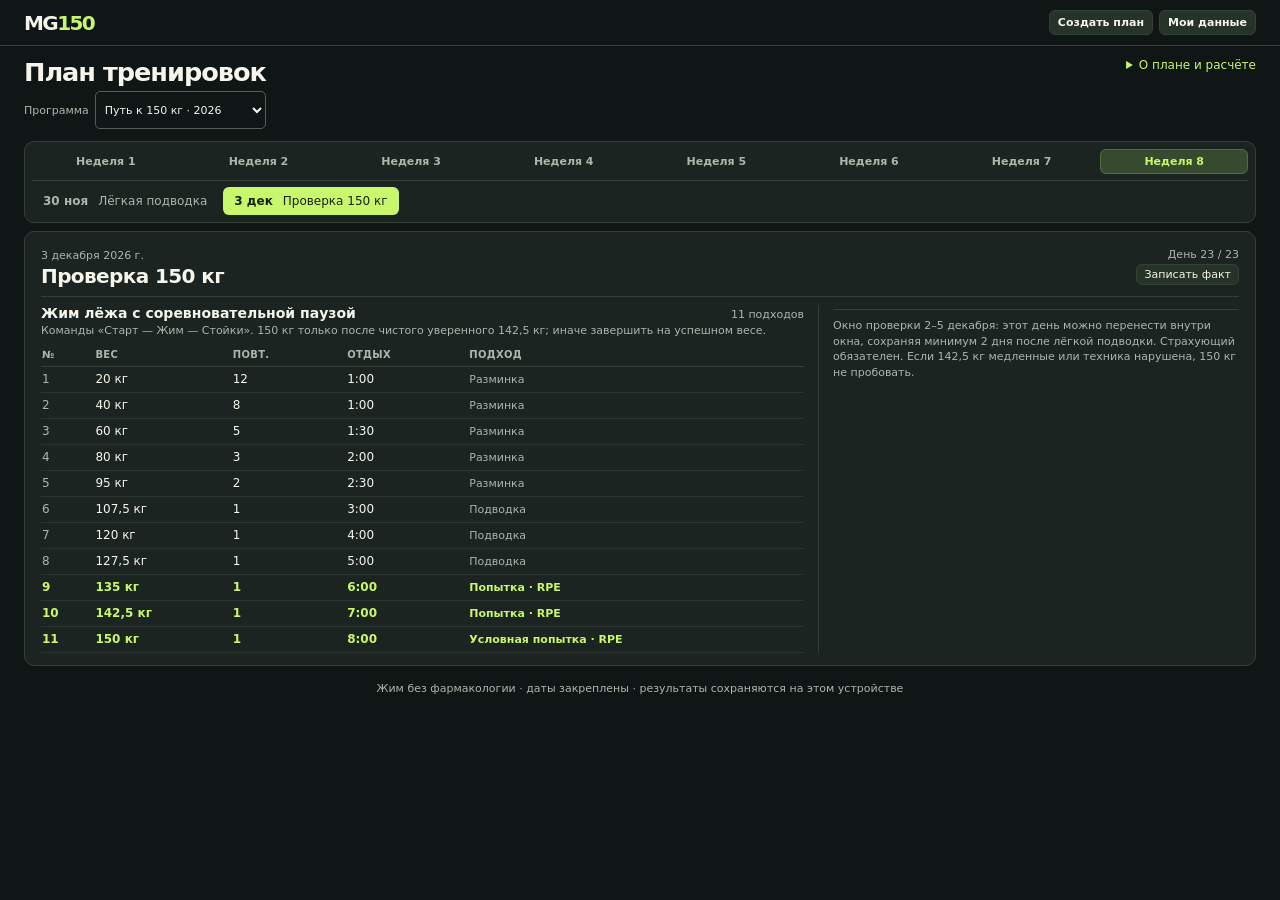
==== index.html @ b9c41aa8 "Исправить расчёт нагрузки, подводку и сохранение персональных планов" ====
<!doctype html>
<html lang="ru">
<head>
  <meta charset="utf-8">
  <meta name="viewport" content="width=device-width, initial-scale=1">
  <meta name="theme-color" content="#101615">
  <meta name="description" content="Своя программа жима лёжа: расчёт нагрузки, фиксированный календарь, журнал подходов и резервные копии. Без фармакологии.">
  <title>Путь к 150 кг · План жима</title>
  <link rel="stylesheet" href="style.css?v=20261012b">
  <script src="generator.js?v=20261012b" defer></script>
  <script src="engine-v2.js?v=20261012b" defer></script>
  <script src="planner.js?v=20261012b" defer></script>
  <script src="app.js?v=20261012b" defer></script>
</head>
<body>
  <header class="topbar"><div class="brand">MG<span>150</span></div><div class="topbar-right"><button id="new-plan" type="button">Создать план</button><button id="data-button" type="button">Мои данные</button></div></header>
  <main>
    <section class="planner" aria-labelledby="planner-title">
      <div class="planner-heading"><div><h1 id="planner-title">План тренировок</h1><label class="plan-picker">Программа <select id="plan-select" aria-label="Выбрать программу"><option value="original">Путь к 150 кг · 2026</option></select></label></div><details class="info"><summary>О плане и расчёте</summary><div class="info-content"><p id="plan-summary"></p><ol id="rules"></ol><p><a href="method.html" target="_blank" rel="noopener">Методика, возрастные группы и источники ↗</a></p></div></details></div>
      <p id="storage-status" class="status" role="status"></p>
      <nav class="calendar" aria-label="Календарь тренировок"><div id="weeks" class="weeks" aria-label="Недели плана"></div><div id="sessions" class="sessions" aria-label="Дни выбранной недели"></div></nav>
      <article id="detail" class="detail" aria-live="polite"></article>
    </section>
  </main>
  <footer>Жим без фармакологии · даты закреплены · результаты сохраняются на этом устройстве</footer>
  <dialog id="generator-dialog" aria-labelledby="generator-title">
    <div class="dialog-heading"><h2 id="generator-title">Своя программа жима</h2><button type="button" data-close>Закрыть</button></div>
    <p class="muted">Для взрослых 18–85 лет, на 4–24 недели. Без фармакологии и бустеров. Цель не гарантируется: нагрузка опирается на текущие возможности.</p>
    <form id="generator-form">
      <fieldset><legend>Спортсмен и срок</legend><div class="form-grid">
        <label>Название<input name="name" maxlength="60" value="Мой план" required></label>
        <label>Возраст, лет<input name="age" type="number" min="18" max="85" required></label>
        <label>Вес тела, кг<input name="bodyweight" type="number" min="35" max="250" step="0.1" required></label>
        <label>Желаемый жим, кг<input name="goal" type="number" min="10" max="400" step="0.5" required></label>
        <label>Дата начала<input name="start" type="date" required></label>
        <label>Дата результата / соревнований<input name="target" type="date" required></label>
        <label>Стаж регулярного жима<select name="experience"><option value="novice">Менее 1 года / после долгого перерыва</option><option value="trained">1–3 года</option><option value="advanced">Более 3 лет</option></select></label>
        <label>Восстановление сейчас<select name="recovery"><option value="normal">Обычное, нагрузку переношу хорошо</option><option value="limited">Недосып, стресс или высокая утомляемость</option></select></label>
      </div></fieldset>
      <fieldset><legend>От какого результата считать</legend>
        <label>Исходные данные<select name="resultType"><option value="max">Знаю текущий максимум на 1 повтор</option><option value="set">Есть недавний рабочий подход</option><option value="unknown">Пока нет результата — начать с подбора</option></select></label>
        <div id="result-fields" class="form-grid">
          <label>Вес штанги, кг<input name="resultWeight" type="number" min="5" max="400" step="0.5" required></label>
          <label>Выполнено повторов<input name="reps" type="number" min="1" max="10" value="1" required></label>
          <label>Техника<select name="technique"><option value="paused">С паузой 1–2 секунды</option><option value="touch">Без паузы / не уверен</option></select></label>
          <label>Дата результата<input name="resultDate" type="date" required></label>
        </div><p class="muted">Не нужно проверять максимум ради анкеты. Подойдёт чистый рабочий подход; результат без паузы получит дополнительный запас нагрузки.</p>
      </fieldset>
      <fieldset><legend>Расписание и оборудование</legend>
        <p class="muted">2–3 жима в неделю, минимум день отдыха между ними. При плохом восстановлении — 2.</p>
        <div class="weekday-options">
          <label><input type="checkbox" name="weekday" value="1" checked>Пн</label><label><input type="checkbox" name="weekday" value="2">Вт</label><label><input type="checkbox" name="weekday" value="3">Ср</label><label><input type="checkbox" name="weekday" value="4" checked>Чт</label><label><input type="checkbox" name="weekday" value="5">Пт</label><label><input type="checkbox" name="weekday" value="6">Сб</label><label><input type="checkbox" name="weekday" value="0">Вс</label>
        </div><div class="form-grid">
          <label>Вес грифа, кг<input name="bar" type="number" min="5" max="25" step="0.5" value="20" required></label>
          <label>Минимальный шаг всей штанги<select name="step"><option value="2.5">2,5 кг</option><option value="1">1 кг</option><option value="1.25">1,25 кг</option><option value="5">5 кг</option></select></label>
          <label>Для вспомогательных упражнений<select name="equipment"><option value="gym">Блоки и гантели</option><option value="dumbbells">Только гантели</option><option value="none">Только штанга — без дополнений</option></select></label>
          <label>Боль при жиме / ограничения врача<select name="pain"><option value="no">Нет</option><option value="yes">Есть</option></select></label>
        </div>
      </fieldset>
      <p id="generator-error" class="error" role="alert"></p><button type="submit" class="primary">Рассчитать и посмотреть</button>
    </form>
    <section id="preview" hidden aria-live="polite"><h3>Предварительный расчёт</h3><p id="preview-summary"></p><ul id="preview-warnings"></ul><p id="preview-first"></p><p class="muted">Сохранится отдельная программа с этими датами. Предыдущие планы и их результаты останутся в списке.</p><button id="save-plan" type="button" class="primary">Сохранить программу</button></section>
  </dialog>
  <dialog id="data-dialog" aria-labelledby="data-title"><div class="dialog-heading"><h2 id="data-title">Мои данные</h2><button type="button" data-close>Закрыть</button></div><p>Планы и результаты хранятся в этом браузере. Через неделю откроется тот же календарь. Пропущенные тренировки не переносятся автоматически.</p><p>Очистка данных браузера или режим инкогнито могут удалить записи. Скачайте резервную копию; её можно открыть на другом устройстве. Автоматической синхронизации с MGym и другими устройствами пока нет.</p><div class="actions"><button id="export-data" type="button">Скачать резервную копию</button><label class="file-label">Загрузить копию<input id="import-data" type="file" accept="application/json,.json"></label></div><p id="data-message" role="status"></p><div id="import-preview" hidden><p id="import-summary"></p><button id="confirm-import" type="button" class="primary">Добавить планы из копии</button></div></dialog>
  <dialog id="log-dialog" aria-labelledby="log-title"><div class="dialog-heading"><h2 id="log-title">Результат тренировки</h2><button type="button" data-close>Закрыть</button></div><form id="log-form"><p class="muted">Заполняйте только сделанные подходы. Пустое поле — нет записи. Килограммы указаны как общий вес; для гантели — вес одной гантели.</p><div id="log-sets"></div><div class="form-grid"><label>Статус<select name="status"><option value="planned">Ещё не завершена</option><option value="done">Выполнена</option><option value="skipped">Пропущена</option></select></label><label>Как прошла тренировка<select name="feedback"><option value="ok">Нормально</option><option value="hard">Тяжелее ожидаемого / недовосстановился</option><option value="pain">Была боль</option></select></label></div><p id="log-advice" class="muted"></p><p id="log-error" class="error" role="alert"></p><button class="primary" type="submit">Сохранить результат</button></form></dialog>
  <dialog id="review-dialog" aria-labelledby="review-title"><div class="dialog-heading"><h2 id="review-title">Проверка нагрузки</h2><button type="button" data-close>Закрыть</button></div><p id="review-message"></p><p class="muted">Меняются только будущие незаписанные тренировки. Расписание, прошедшие дни и фактические подходы сохраняются. Повторно одна тренировка не учитывается.</p><button id="apply-review" type="button" class="primary" hidden>Применить поправку к будущим весам</button></dialog>
</body>
</html>
---- style.css ----
:root{color-scheme:dark;--bg:#101615;--panel:#1b2421;--line:#344139;--text:#f5f5eb;--muted:#aab7aa;--lime:#c9f76b;font-family:system-ui,-apple-system,'Segoe UI',Arial,sans-serif}
*{box-sizing:border-box}html{scroll-behavior:smooth}body{margin:0;background:var(--bg);color:var(--text)}button{font:inherit}h1,h2,h3,h4,p{margin:0}
.topbar{height:46px;padding:0 clamp(12px,2vw,24px);border-bottom:1px solid var(--line);display:flex;align-items:center;justify-content:space-between;gap:16px}.brand{font-size:20px;font-weight:850;letter-spacing:-.08em;white-space:nowrap}.brand span{color:var(--lime)}.topbar-right{display:flex;gap:16px;color:var(--muted);font-size:10px;letter-spacing:.12em;font-weight:750}
main{max-width:1500px;margin:auto;padding:12px clamp(12px,2vw,24px)}.planner-heading{display:flex;align-items:start;justify-content:space-between;gap:20px;margin-bottom:12px}.planner-heading h1{font-size:clamp(20px,2vw,27px);letter-spacing:-.04em;line-height:1.15}.planner-heading p{color:var(--muted);font-size:12px;margin-top:3px}
.info{font-size:12px;max-width:560px}.info summary{cursor:pointer;color:var(--lime);text-align:right;white-space:nowrap}.info[open]{position:absolute;z-index:5;right:clamp(12px,2vw,24px);top:83px;width:min(560px,calc(100vw - 24px));padding:12px 16px;background:#263329;border:1px solid var(--line);border-radius:10px;box-shadow:0 14px 36px #0008}.info-content{line-height:1.45;color:var(--text)}.info-content p{font-size:12px;color:var(--text);margin:10px 0}.info-content ol{padding-left:20px;margin:8px 0}.info-content li{margin:5px 0}
.calendar{background:var(--panel);border:1px solid var(--line);border-radius:10px;padding:7px;margin-bottom:8px}.weeks,.sessions{display:flex;gap:5px}.weeks{overflow-x:auto;padding-bottom:6px;border-bottom:1px solid var(--line);scrollbar-width:thin}.week,.session{border:1px solid transparent;background:transparent;color:var(--muted);border-radius:6px;cursor:pointer;white-space:nowrap}.week{flex:1;min-width:75px;padding:5px 8px;font-size:11px;font-weight:700}.week:hover,.session:hover{background:#29372b;color:var(--text)}.week.active{background:#354a2f;color:var(--lime);border-color:#536d42}.sessions{padding-top:6px}.session{display:flex;align-items:center;gap:10px;padding:6px 10px;font-size:12px}.session.active{background:var(--lime);color:#182117;font-weight:800}.session-date{font-weight:800}.session-title{font-weight:500}
.detail{background:var(--panel);border:1px solid var(--line);border-radius:10px;padding:12px 16px}.detail-top{display:flex;align-items:center;justify-content:space-between;gap:10px;border-bottom:1px solid var(--line);padding-bottom:8px;margin-bottom:8px}.detail-date,.day-count{color:var(--muted);font-size:11px}.detail-top h2{font-size:20px;line-height:1.15;margin-top:2px;letter-spacing:-.03em}.detail-content{display:grid;grid-template-columns:minmax(0,1.45fr) minmax(260px,.8fr);gap:14px}
.main-exercise{min-width:0}.exercise-title,.accessory-title{display:flex;align-items:baseline;justify-content:space-between;gap:8px}.exercise-title h3,.accessories>h3{font-size:14px}.set-count{color:var(--muted);font-size:11px;white-space:nowrap}.exercise-hint{color:var(--muted);font-size:11px;line-height:1.25;margin:3px 0 5px}.set-table{width:100%;border-collapse:collapse;table-layout:fixed;font-variant-numeric:tabular-nums}.set-table th{text-align:left;color:var(--muted);font-size:10px;text-transform:uppercase;letter-spacing:.03em;border-bottom:1px solid var(--line);height:23px}.set-table td{border-bottom:1px solid #2a362f;height:26px;font-size:12px;white-space:nowrap;overflow:hidden;text-overflow:ellipsis}.set-table th:nth-child(1){width:7%}.set-table th:nth-child(2){width:18%}.set-table th:nth-child(3){width:15%}.set-table th:nth-child(4){width:16%}.set-table th:nth-child(5){width:44%}.set-table td:first-child{color:var(--muted)}.set-table .kind{color:var(--muted);font-size:11px}.set-table tr.heavy td{color:var(--lime);font-weight:700}
.accessories{border-left:1px solid var(--line);padding-left:14px;min-width:0}.accessories>h3{margin-bottom:7px}.accessory{border-top:1px solid var(--line);padding:8px 0}.accessory-title h4{font-size:12px;line-height:1.2}.accessory-prescription{color:var(--lime);font-size:12px;font-weight:800;white-space:nowrap}.accessory-meta{color:var(--muted);font-size:11px;line-height:1.35;margin-top:3px}.day-note{color:var(--muted);font-size:11px;line-height:1.4;border-top:1px solid var(--line);padding-top:8px;margin-top:4px}footer{color:var(--muted);font-size:11px;text-align:center;padding:4px 12px 12px}
@media(max-width:760px){.topbar-right{font-size:9px}.topbar-date{display:none}.planner-heading p{font-size:11px}.info summary{font-size:11px}.week{min-width:71px}.sessions{overflow-x:auto;scrollbar-width:thin}.session{min-width:max-content;gap:5px;padding:6px}.detail{padding:10px}.detail-content{display:block}.detail-top h2{font-size:18px}.exercise-title h3{font-size:13px}.set-table td{height:24px;font-size:11px}.set-table .kind{font-size:10px}.set-table th:nth-child(1){width:7%}.set-table th:nth-child(2){width:20%}.set-table th:nth-child(3){width:16%}.set-table th:nth-child(4){width:17%}.set-table th:nth-child(5){width:40%}.accessories{border-left:0;padding-left:0;margin-top:8px}.accessories>h3{font-size:12px}.accessory{display:grid;grid-template-columns:1fr;gap:1px;padding:5px 0}.accessory-meta{margin:0}.day-note{padding-top:5px;margin-top:2px}footer{font-size:10px}}
@media(max-width:760px){.topbar{height:38px}.planner-heading{align-items:center;margin-bottom:6px}.planner-heading p{display:none}main{padding-top:6px}.calendar{padding:4px;margin-bottom:6px}.weeks,.sessions{scrollbar-width:none}.weeks::-webkit-scrollbar,.sessions::-webkit-scrollbar{display:none}.weeks{padding-bottom:3px}.sessions{padding-top:3px}.week,.session{padding-top:4px;padding-bottom:4px}.detail-top{padding-bottom:5px;margin-bottom:5px}.detail-date,.day-count{font-size:10px}.exercise-hint{margin:2px 0 3px}.set-table td{height:22px}.set-table th{height:20px}.accessories{margin-top:5px;display:grid;grid-template-columns:1fr 1fr;gap:3px 8px}.accessories>h3{grid-column:1/-1;margin:0}.accessory{padding:4px 0}.accessory-title{display:block}.accessory-title h4{font-size:11px}.accessory-prescription{display:block;font-size:11px}.accessory-meta{font-size:10px}.day-note{grid-column:1/-1;font-size:10px}.info[open]{top:68px}footer{display:none}}
@media(max-width:760px){main{padding-bottom:0}.planner-heading{margin-bottom:4px}.detail{padding:8px}.set-table th{height:18px}.set-table td{height:21px}.accessories{display:block}.accessories>h3{margin-bottom:2px}.accessory{padding:3px 0}.accessory-title{display:flex}.accessory-prescription{display:inline}.accessory-meta{line-height:1.2}.day-note{padding-top:3px}}
@media(max-width:380px){.planner-heading h1{font-size:18px}.info summary{max-width:112px;white-space:normal}.set-table .kind{font-size:9px}}
.accessory{display:grid;grid-template-columns:48px minmax(0,1fr);align-items:center;gap:8px}.accessory-image{display:block;width:48px;height:48px;object-fit:cover;border:1px solid var(--line);border-radius:6px;background:var(--bg)}.accessory-body{min-width:0}
@media(max-width:760px){.accessories>h3{display:none}.accessory{grid-template-columns:32px minmax(0,1fr);gap:6px;padding:2px 0}.accessory-image{width:32px;height:32px;border-radius:4px}.accessory-meta{font-size:10px;line-height:1.15}}
/* Анкета и журнал открываются отдельно от компактного календаря. */
[hidden]{display:none!important}a{color:var(--lime)}button,input,select{font:inherit}button,.file-label{border:1px solid var(--line);border-radius:6px;background:#263329;color:var(--text);padding:7px 10px;cursor:pointer}button:hover{border-color:var(--lime)}button:focus-visible,input:focus-visible,select:focus-visible,summary:focus-visible,a:focus-visible{outline:2px solid var(--lime);outline-offset:2px}.topbar-right{gap:6px;letter-spacing:0}.topbar button{font-size:11px;padding:5px 8px}.primary{background:var(--lime);color:#172211;font-weight:750}.plan-picker{display:flex;align-items:center;gap:6px;color:var(--muted);font-size:11px;margin-top:4px}.plan-picker select{max-width:330px;width:100%;padding:3px 5px}.status{font-size:11px;line-height:1.3;color:var(--muted);margin:3px 0}.status:empty{display:none}.error{color:#ffb5a5;white-space:pre-line}.day-count{text-align:right}.log-button{display:block;font-size:11px;padding:3px 7px;margin:3px 0 0 auto}dialog{color:var(--text);background:var(--panel);border:1px solid #536d42;border-radius:12px;width:min(740px,calc(100% - 24px));max-height:90dvh;padding:20px;overscroll-behavior:contain}dialog::backdrop{background:#000b}.dialog-heading{display:flex;align-items:center;justify-content:space-between;gap:12px;margin-bottom:12px}.dialog-heading h2{font-size:20px}.dialog-heading button{font-size:12px}dialog p,dialog li{font-size:13px;line-height:1.5;margin:10px 0}.muted{color:var(--muted)}fieldset{border:1px solid var(--line);border-radius:8px;margin:16px 0;padding:12px}legend{font-size:14px;font-weight:700;padding:0 6px}.form-grid{display:grid;grid-template-columns:1fr 1fr;gap:12px}form label{display:flex;flex-direction:column;gap:5px;font-size:12px;color:var(--muted)}input,select{min-width:0;width:100%;background:var(--bg);color:var(--text);border:1px solid #526153;border-radius:5px;padding:9px;min-height:38px}input[readonly]{opacity:.6}.weekday-options{display:flex;flex-wrap:wrap;gap:7px;margin:12px 0}.weekday-options label{flex-direction:row;align-items:center;background:var(--bg);border-radius:6px;padding:7px}.weekday-options input{width:17px;min-height:17px;accent-color:var(--lime)}#preview{margin-top:18px;padding-top:15px;border-top:1px solid var(--line)}#preview h3{font-size:16px}#preview ul{padding-left:20px}.actions{display:flex;gap:10px;flex-wrap:wrap;margin:15px 0}.file-label{font-size:13px;display:block}.file-label input{max-width:230px;margin-top:7px;font-size:12px}.log-table{width:100%;border-collapse:collapse;table-layout:fixed;font-size:12px;margin:8px 0 18px}.log-table th{font-size:11px;color:var(--muted);text-align:left}.log-table th:first-child{width:40%}.log-table td{padding:4px 3px}.log-table input,.log-table select{padding:7px 3px;font-size:13px}.log-table td:first-child{padding-left:0}.log-table tr:nth-child(even){background:#233028}#log-sets h3{font-size:14px;margin-top:12px}.method{max-width:820px;line-height:1.65;padding-bottom:50px}.method h1{font-size:26px;margin:20px 0}.method h2{font-size:19px;margin:25px 0 8px}.method p,.method ul,.method table{margin:12px 0}.method table{width:100%;border-collapse:collapse;font-size:14px}.method td,.method th{padding:8px;border:1px solid var(--line);text-align:left}
@media(max-width:760px){.planner-heading h1{display:none}.planner-heading{gap:8px}.plan-picker{font-size:0;margin:0}.plan-picker select{max-width:210px;font-size:11px;min-height:28px}.info summary{font-size:10px}.status{font-size:10px;margin:2px 0}.log-button{font-size:10px;padding:2px 5px}.detail-top h2{font-size:16px}.dialog-heading h2{font-size:18px}dialog{padding:14px}.form-grid{gap:10px}.method{font-size:14px}.topbar{height:38px}}
@media(max-width:420px){.form-grid{grid-template-columns:1fr}.plan-picker select{max-width:196px}.log-table th:first-child{width:36%}}
.check-label{flex-direction:row;align-items:center;margin:12px 0}.check-label input{width:18px;min-height:18px;accent-color:var(--lime)}.info-content button{font-size:12px;margin:8px 0}
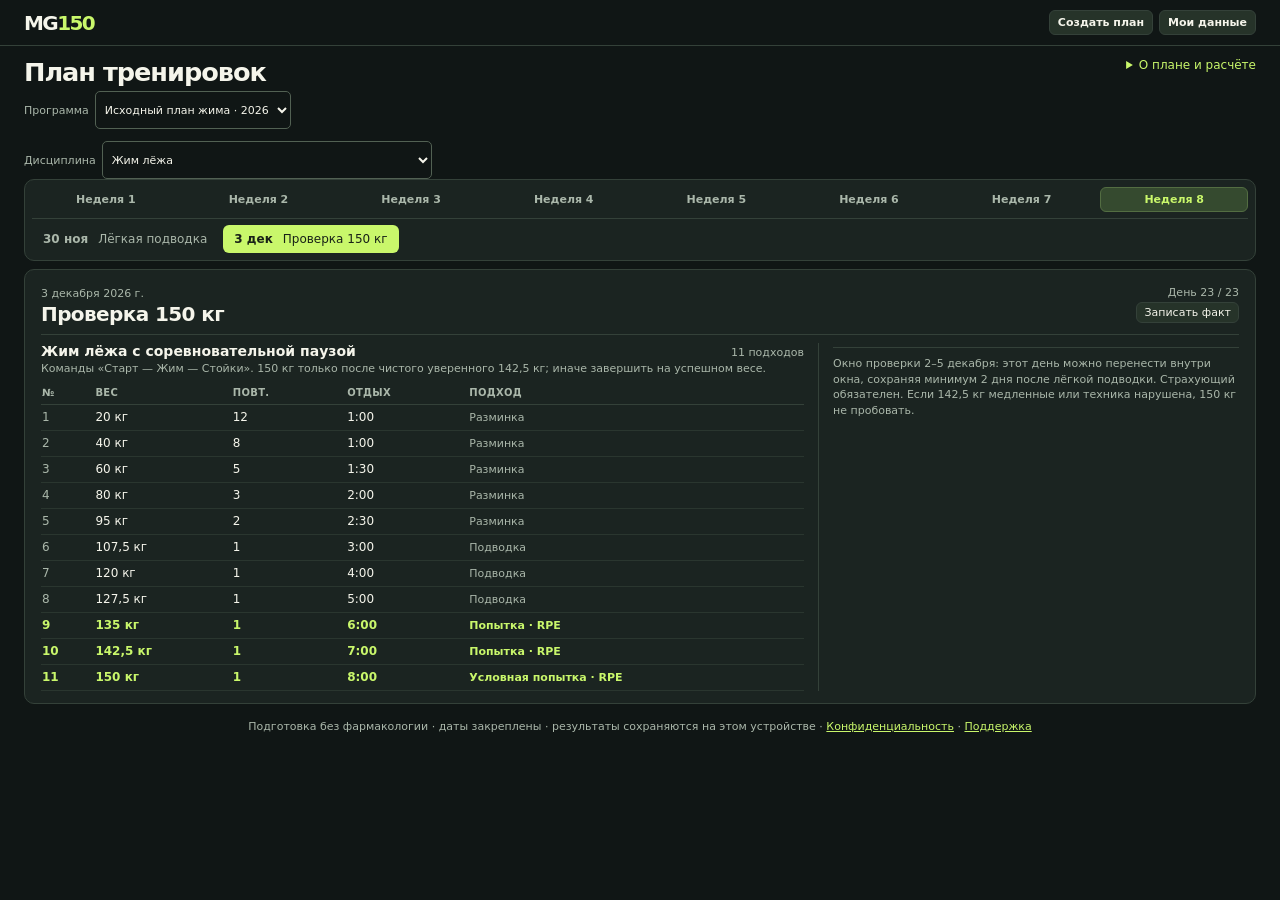
==== commit f59ed647: "Добавить планы приседа и тяги с согласованием нагрузки" ====
--- a/index.html
+++ b/index.html
@@ -4,37 +4,39 @@
   <meta charset="utf-8">
   <meta name="viewport" content="width=device-width, initial-scale=1">
   <meta name="theme-color" content="#101615">
-  <meta name="description" content="Своя программа жима лёжа: расчёт нагрузки, фиксированный календарь, журнал подходов и резервные копии. Без фармакологии.">
-  <title>Путь к 150 кг · План жима</title>
-  <link rel="stylesheet" href="style.css?v=20261012b">
-  <script src="generator.js?v=20261012b" defer></script>
-  <script src="engine-v2.js?v=20261012b" defer></script>
-  <script src="planner.js?v=20261012b" defer></script>
-  <script src="app.js?v=20261012b" defer></script>
+  <meta name="description" content="Своя программа лёжа: расчёт нагрузки, фиксированный календарь, журнал подходов и резервные копии. Без фармакологии.">
+  <title>MGym · планы жима, приседа и тяги</title>
+  <link rel="stylesheet" href="style.css?v=20261013a">
+  <script src="generator.js?v=20261013a" defer></script>
+  <script src="engine-v2.js?v=20261013a" defer></script>
+  <script src="engine-v3.js?v=20261013a" defer></script>
+  <script src="planner.js?v=20261013a" defer></script>
+  <script src="app.js?v=20261013a" defer></script>
 </head>
 <body>
   <header class="topbar"><div class="brand">MG<span>150</span></div><div class="topbar-right"><button id="new-plan" type="button">Создать план</button><button id="data-button" type="button">Мои данные</button></div></header>
   <main>
     <section class="planner" aria-labelledby="planner-title">
       <div class="planner-heading"><div><h1 id="planner-title">План тренировок</h1><label class="plan-picker">Программа <select id="plan-select" aria-label="Выбрать программу"><option value="original">Путь к 150 кг · 2026</option></select></label></div><details class="info"><summary>О плане и расчёте</summary><div class="info-content"><p id="plan-summary"></p><ol id="rules"></ol><p><a href="method.html" target="_blank" rel="noopener">Методика, возрастные группы и источники ↗</a></p></div></details></div>
-      <p id="storage-status" class="status" role="status"></p>
+      <label class="plan-picker">Дисциплина <select id="discipline-select" aria-label="Дисциплина"><option value="bench">Жим лёжа</option><option value="squat">Приседания</option><option value="deadlift">Становая тяга</option></select></label><p id="empty-plan" hidden>План ещё не создан. Нажмите «Создать план», чтобы выбрать цель и дни.</p><p id="storage-status" class="status" role="status"></p>
       <nav class="calendar" aria-label="Календарь тренировок"><div id="weeks" class="weeks" aria-label="Недели плана"></div><div id="sessions" class="sessions" aria-label="Дни выбранной недели"></div></nav>
       <article id="detail" class="detail" aria-live="polite"></article>
     </section>
   </main>
-  <footer>Жим без фармакологии · даты закреплены · результаты сохраняются на этом устройстве</footer>
+  <footer>Подготовка без фармакологии · даты закреплены · результаты сохраняются на этом устройстве · <a href="privacy.html">Конфиденциальность</a> · <a href="support.html">Поддержка</a></footer>
   <dialog id="generator-dialog" aria-labelledby="generator-title">
-    <div class="dialog-heading"><h2 id="generator-title">Своя программа жима</h2><button type="button" data-close>Закрыть</button></div>
-    <p class="muted">Для взрослых 18–85 лет, на 4–24 недели. Без фармакологии и бустеров. Цель не гарантируется: нагрузка опирается на текущие возможности.</p>
+    <div class="dialog-heading"><h2 id="generator-title">Своя программа</h2><button type="button" data-close>Закрыть</button></div>
+    <p class="muted">Адаптивная программа: 1–4 занятия в неделю, от 2 недель до 2 лет. Возраст 14–100 лет; до 18 и после 85 — только с индивидуальным сопровождением. Без фармакологии и бустеров. Цель не гарантируется.</p>
     <form id="generator-form">
       <fieldset><legend>Спортсмен и срок</legend><div class="form-grid">
-        <label>Название<input name="name" maxlength="60" value="Мой план" required></label>
-        <label>Возраст, лет<input name="age" type="number" min="18" max="85" required></label>
-        <label>Вес тела, кг<input name="bodyweight" type="number" min="35" max="250" step="0.1" required></label>
-        <label>Желаемый жим, кг<input name="goal" type="number" min="10" max="400" step="0.5" required></label>
+        <label>Дисциплина<select name="discipline"><option value="bench">Жим лёжа</option><option value="squat">Приседания</option><option value="deadlift">Становая тяга</option></select></label><label>Название<input name="name" maxlength="60" value="Мой план" required></label>
+        <label>Возраст, лет<input name="age" type="number" min="14" max="100" required></label>
+        <label>Вес тела, кг<input name="bodyweight" type="number" min="20" max="400" step="0.1" required></label>
+        <label>Индивидуальное сопровождение<select name="supervised"><option value="no">Нет / не требуется по возрасту</option><option value="yes">Есть тренер и допуск к нагрузке</option></select></label>
+        <label>Целевой результат, кг<input name="goal" type="number" min="10" max="400" step="0.5" required></label>
         <label>Дата начала<input name="start" type="date" required></label>
         <label>Дата результата / соревнований<input name="target" type="date" required></label>
-        <label>Стаж регулярного жима<select name="experience"><option value="novice">Менее 1 года / после долгого перерыва</option><option value="trained">1–3 года</option><option value="advanced">Более 3 лет</option></select></label>
+        <label>Стаж выбранного движения<select name="experience"><option value="novice">Менее 1 года / после долгого перерыва</option><option value="trained">1–3 года</option><option value="advanced">Более 3 лет</option></select></label>
         <label>Восстановление сейчас<select name="recovery"><option value="normal">Обычное, нагрузку переношу хорошо</option><option value="limited">Недосып, стресс или высокая утомляемость</option></select></label>
       </div></fieldset>
       <fieldset><legend>От какого результата считать</legend>
@@ -44,10 +46,11 @@
           <label>Выполнено повторов<input name="reps" type="number" min="1" max="10" value="1" required></label>
           <label>Техника<select name="technique"><option value="paused">С паузой 1–2 секунды</option><option value="touch">Без паузы / не уверен</option></select></label>
           <label>Дата результата<input name="resultDate" type="date" required></label>
-        </div><p class="muted">Не нужно проверять максимум ради анкеты. Подойдёт чистый рабочий подход; результат без паузы получит дополнительный запас нагрузки.</p>
+          <label>RPE этого подхода, если известно<input name="resultRpe" type="number" min="6" max="9.5" step="0.5" placeholder="Можно оставить пустым"></label>
+        </div><p class="muted">Не нужно проверять максимум ради анкеты. Подойдёт чистый рабочий подход; результат без паузы уточняется по контрольным подходам.</p>
       </fieldset>
       <fieldset><legend>Расписание и оборудование</legend>
-        <p class="muted">2–3 жима в неделю, минимум день отдыха между ними. При плохом восстановлении — 2.</p>
+        <p class="muted">Выберите 1–4 доступных дня. Соседний день после тяжёлого жима будет лёгким; при ограниченном восстановлении объём уменьшается.</p>
         <div class="weekday-options">
           <label><input type="checkbox" name="weekday" value="1" checked>Пн</label><label><input type="checkbox" name="weekday" value="2">Вт</label><label><input type="checkbox" name="weekday" value="3">Ср</label><label><input type="checkbox" name="weekday" value="4" checked>Чт</label><label><input type="checkbox" name="weekday" value="5">Пт</label><label><input type="checkbox" name="weekday" value="6">Сб</label><label><input type="checkbox" name="weekday" value="0">Вс</label>
         </div><div class="form-grid">
@@ -64,5 +67,6 @@
   <dialog id="data-dialog" aria-labelledby="data-title"><div class="dialog-heading"><h2 id="data-title">Мои данные</h2><button type="button" data-close>Закрыть</button></div><p>Планы и результаты хранятся в этом браузере. Через неделю откроется тот же календарь. Пропущенные тренировки не переносятся автоматически.</p><p>Очистка данных браузера или режим инкогнито могут удалить записи. Скачайте резервную копию; её можно открыть на другом устройстве. Автоматической синхронизации с MGym и другими устройствами пока нет.</p><div class="actions"><button id="export-data" type="button">Скачать резервную копию</button><label class="file-label">Загрузить копию<input id="import-data" type="file" accept="application/json,.json"></label></div><p id="data-message" role="status"></p><div id="import-preview" hidden><p id="import-summary"></p><button id="confirm-import" type="button" class="primary">Добавить планы из копии</button></div></dialog>
   <dialog id="log-dialog" aria-labelledby="log-title"><div class="dialog-heading"><h2 id="log-title">Результат тренировки</h2><button type="button" data-close>Закрыть</button></div><form id="log-form"><p class="muted">Заполняйте только сделанные подходы. Пустое поле — нет записи. Килограммы указаны как общий вес; для гантели — вес одной гантели.</p><div id="log-sets"></div><div class="form-grid"><label>Статус<select name="status"><option value="planned">Ещё не завершена</option><option value="done">Выполнена</option><option value="skipped">Пропущена</option></select></label><label>Как прошла тренировка<select name="feedback"><option value="ok">Нормально</option><option value="hard">Тяжелее ожидаемого / недовосстановился</option><option value="pain">Была боль</option></select></label></div><p id="log-advice" class="muted"></p><p id="log-error" class="error" role="alert"></p><button class="primary" type="submit">Сохранить результат</button></form></dialog>
   <dialog id="review-dialog" aria-labelledby="review-title"><div class="dialog-heading"><h2 id="review-title">Проверка нагрузки</h2><button type="button" data-close>Закрыть</button></div><p id="review-message"></p><p class="muted">Меняются только будущие незаписанные тренировки. Расписание, прошедшие дни и фактические подходы сохраняются. Повторно одна тренировка не учитывается.</p><button id="apply-review" type="button" class="primary" hidden>Применить поправку к будущим весам</button></dialog>
+  <dialog id="schedule-dialog" aria-labelledby="schedule-title"><div class="dialog-heading"><h2 id="schedule-title">Изменить цель и расписание</h2><button type="button" data-close>Закрыть</button></div><p>Изменятся только будущие дни без записей. История, частичные записи и сегодняшнее назначение сохранятся.</p><form id="schedule-form"><div class="form-grid"><label>Новая дата цели<input type="date" name="target" required></label><label>Цель, кг<input type="number" name="goal" min="10" max="400" step="0.5" required></label><label>Восстановление<select name="recovery"><option value="normal">Обычное</option><option value="limited">Ограниченное</option></select></label></div><div class="weekday-options" id="schedule-weekdays"></div><button type="submit">Посмотреть изменения</button></form><p id="schedule-message" role="status"></p><button id="apply-schedule" class="primary" type="button" hidden>Сохранить новое расписание</button></dialog>
 </body>
 </html>
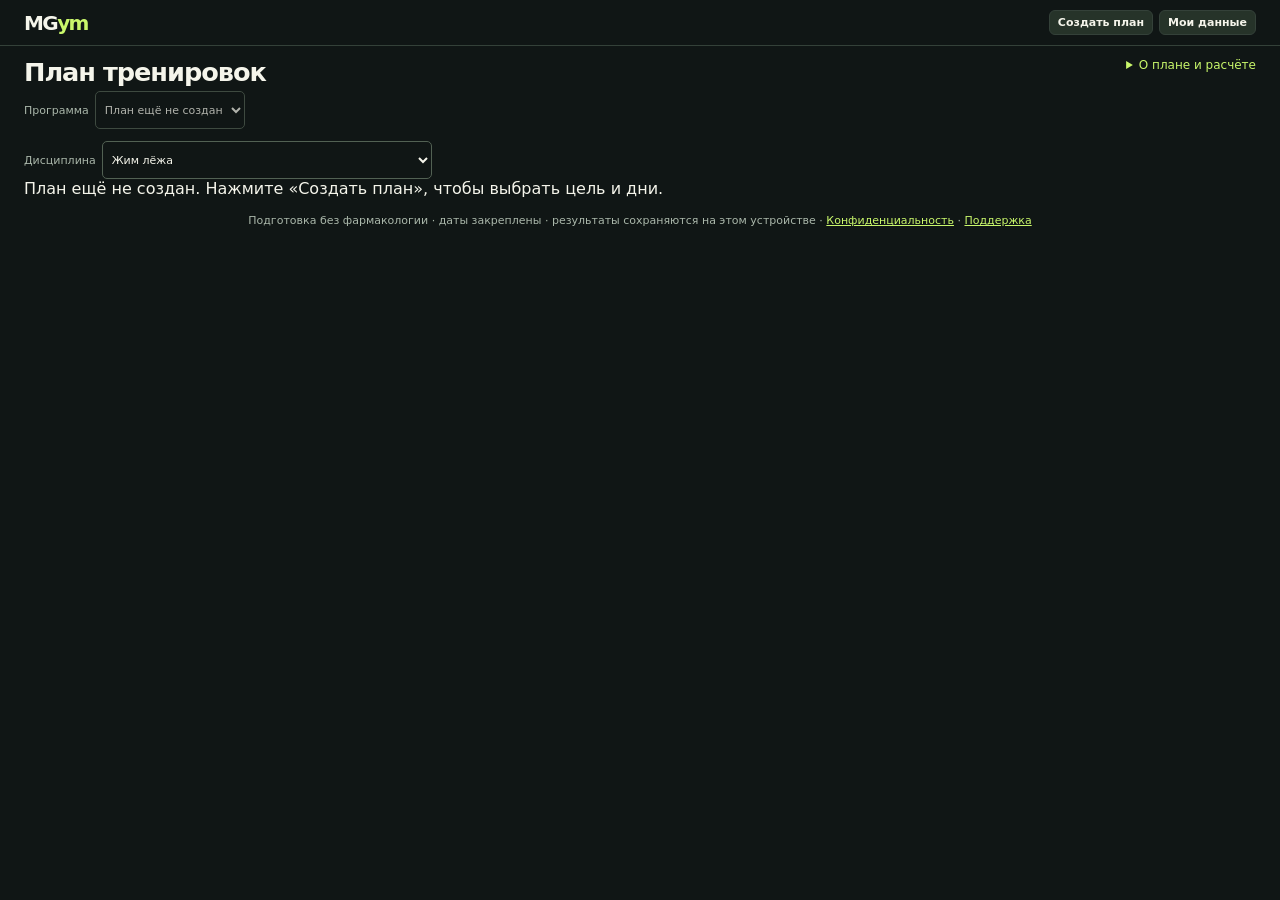
==== commit 9d9ce635: "Убрать исходный план, добавить удаление программ и заголовок MGym" ====
--- a/index.html
+++ b/index.html
@@ -6,24 +6,26 @@
   <meta name="theme-color" content="#101615">
   <meta name="description" content="Своя программа лёжа: расчёт нагрузки, фиксированный календарь, журнал подходов и резервные копии. Без фармакологии.">
   <title>MGym · планы жима, приседа и тяги</title>
-  <link rel="stylesheet" href="style.css?v=20261013a">
-  <script src="generator.js?v=20261013a" defer></script>
+  <link rel="stylesheet" href="style.css?v=20261013e">
+  <script src="generator.js?v=20261013e" defer></script>
   <script src="engine-v2.js?v=20261013a" defer></script>
-  <script src="engine-v3.js?v=20261013a" defer></script>
-  <script src="planner.js?v=20261013a" defer></script>
-  <script src="app.js?v=20261013a" defer></script>
+  <script src="engine-v3.js?v=20261013e" defer></script>
+  <script src="planner.js?v=20261013e" defer></script>
+  <script src="app.js?v=20261013e" defer></script>
 </head>
 <body>
-  <header class="topbar"><div class="brand">MG<span>150</span></div><div class="topbar-right"><button id="new-plan" type="button">Создать план</button><button id="data-button" type="button">Мои данные</button></div></header>
+  <header class="topbar"><div class="brand">MG<span>ym</span></div><div class="topbar-right"><button id="new-plan" type="button">Создать план</button><button id="data-button" type="button">Мои данные</button></div></header>
   <main>
     <section class="planner" aria-labelledby="planner-title">
-      <div class="planner-heading"><div><h1 id="planner-title">План тренировок</h1><label class="plan-picker">Программа <select id="plan-select" aria-label="Выбрать программу"><option value="original">Путь к 150 кг · 2026</option></select></label></div><details class="info"><summary>О плане и расчёте</summary><div class="info-content"><p id="plan-summary"></p><ol id="rules"></ol><p><a href="method.html" target="_blank" rel="noopener">Методика, возрастные группы и источники ↗</a></p></div></details></div>
+      <div class="planner-heading"><div><h1 id="planner-title">План тренировок</h1><div class="plan-controls"><label class="plan-picker">Программа <select id="plan-select" aria-label="Выбрать программу" disabled><option value="">План ещё не создан</option></select></label><button id="delete-plan" type="button" hidden>Удалить план</button></div></div><details class="info"><summary>О плане и расчёте</summary><div class="info-content"><p id="plan-summary"></p><ol id="rules"></ol><p><a href="method.html" target="_blank" rel="noopener">Методика, возрастные группы и источники ↗</a></p></div></details></div>
       <label class="plan-picker">Дисциплина <select id="discipline-select" aria-label="Дисциплина"><option value="bench">Жим лёжа</option><option value="squat">Приседания</option><option value="deadlift">Становая тяга</option></select></label><p id="empty-plan" hidden>План ещё не создан. Нажмите «Создать план», чтобы выбрать цель и дни.</p><p id="storage-status" class="status" role="status"></p>
-      <nav class="calendar" aria-label="Календарь тренировок"><div id="weeks" class="weeks" aria-label="Недели плана"></div><div id="sessions" class="sessions" aria-label="Дни выбранной недели"></div></nav>
-      <article id="detail" class="detail" aria-live="polite"></article>
+      <p id="progression-overview" class="progression-overview" hidden></p>
+      <nav class="calendar" aria-label="Календарь тренировок" hidden><div id="weeks" class="weeks" aria-label="Недели плана"></div><div id="sessions" class="sessions" aria-label="Дни выбранной недели"></div></nav>
+      <article id="detail" class="detail" aria-live="polite" hidden></article>
     </section>
   </main>
   <footer>Подготовка без фармакологии · даты закреплены · результаты сохраняются на этом устройстве · <a href="privacy.html">Конфиденциальность</a> · <a href="support.html">Поддержка</a></footer>
+  <dialog id="delete-dialog" aria-labelledby="delete-title"><div class="dialog-heading"><h2 id="delete-title">Удалить план?</h2><button type="button" data-close>Отмена</button></div><p id="delete-plan-name" translate="no"></p><p>Удалятся выбранная программа и её записи в планировщике. Остальные планы сохранятся. Перед удалением автоматически сохраняется копия всех планов: «Мои данные» → «Копия до последнего удаления».</p><p id="delete-error" class="error" role="alert"></p><button id="confirm-delete" type="button" class="danger">Удалить план</button></dialog>
   <dialog id="generator-dialog" aria-labelledby="generator-title">
     <div class="dialog-heading"><h2 id="generator-title">Своя программа</h2><button type="button" data-close>Закрыть</button></div>
     <p class="muted">Адаптивная программа: 1–4 занятия в неделю, от 2 недель до 2 лет. Возраст 14–100 лет; до 18 и после 85 — только с индивидуальным сопровождением. Без фармакологии и бустеров. Цель не гарантируется.</p>
@@ -36,7 +38,8 @@
         <label>Целевой результат, кг<input name="goal" type="number" min="10" max="400" step="0.5" required></label>
         <label>Дата начала<input name="start" type="date" required></label>
         <label>Дата результата / соревнований<input name="target" type="date" required></label>
-        <label>Стаж выбранного движения<select name="experience"><option value="novice">Менее 1 года / после долгого перерыва</option><option value="trained">1–3 года</option><option value="advanced">Более 3 лет</option></select></label>
+        <label>Стаж выбранного движения<select name="experience"><option value="novice">Менее 1 года</option><option value="trained">1–3 года</option><option value="advanced">Более 3 лет</option></select></label>
+        <label>Тренировки последние 4 недели<select name="trainingContinuity"><option value="regular">Тренируюсь регулярно</option><option value="returning">Возвращаюсь после перерыва</option><option value="unknown">Пока не могу оценить</option></select></label>
         <label>Восстановление сейчас<select name="recovery"><option value="normal">Обычное, нагрузку переношу хорошо</option><option value="limited">Недосып, стресс или высокая утомляемость</option></select></label>
       </div></fieldset>
       <fieldset><legend>От какого результата считать</legend>
@@ -64,7 +67,7 @@
     </form>
     <section id="preview" hidden aria-live="polite"><h3>Предварительный расчёт</h3><p id="preview-summary"></p><ul id="preview-warnings"></ul><p id="preview-first"></p><p class="muted">Сохранится отдельная программа с этими датами. Предыдущие планы и их результаты останутся в списке.</p><button id="save-plan" type="button" class="primary">Сохранить программу</button></section>
   </dialog>
-  <dialog id="data-dialog" aria-labelledby="data-title"><div class="dialog-heading"><h2 id="data-title">Мои данные</h2><button type="button" data-close>Закрыть</button></div><p>Планы и результаты хранятся в этом браузере. Через неделю откроется тот же календарь. Пропущенные тренировки не переносятся автоматически.</p><p>Очистка данных браузера или режим инкогнито могут удалить записи. Скачайте резервную копию; её можно открыть на другом устройстве. Автоматической синхронизации с MGym и другими устройствами пока нет.</p><div class="actions"><button id="export-data" type="button">Скачать резервную копию</button><label class="file-label">Загрузить копию<input id="import-data" type="file" accept="application/json,.json"></label></div><p id="data-message" role="status"></p><div id="import-preview" hidden><p id="import-summary"></p><button id="confirm-import" type="button" class="primary">Добавить планы из копии</button></div></dialog>
+  <dialog id="data-dialog" aria-labelledby="data-title"><div class="dialog-heading"><h2 id="data-title">Мои данные</h2><button type="button" data-close>Закрыть</button></div><p>Планы и результаты хранятся в этом браузере. Через неделю откроется тот же календарь. Пропущенные тренировки не переносятся автоматически.</p><p>Очистка данных браузера или режим инкогнито могут удалить записи. Скачайте резервную копию; её можно открыть на другом устройстве. Автоматической синхронизации с MGym и другими устройствами пока нет.</p><div class="actions"><button id="export-data" type="button">Скачать резервную копию</button><button id="export-before-delete" type="button">Копия до последнего удаления</button><label class="file-label">Загрузить копию<input id="import-data" type="file" accept="application/json,.json"></label></div><p id="data-message" role="status"></p><div id="import-preview" hidden><p id="import-summary"></p><button id="confirm-import" type="button" class="primary">Добавить планы из копии</button></div></dialog>
   <dialog id="log-dialog" aria-labelledby="log-title"><div class="dialog-heading"><h2 id="log-title">Результат тренировки</h2><button type="button" data-close>Закрыть</button></div><form id="log-form"><p class="muted">Заполняйте только сделанные подходы. Пустое поле — нет записи. Килограммы указаны как общий вес; для гантели — вес одной гантели.</p><div id="log-sets"></div><div class="form-grid"><label>Статус<select name="status"><option value="planned">Ещё не завершена</option><option value="done">Выполнена</option><option value="skipped">Пропущена</option></select></label><label>Как прошла тренировка<select name="feedback"><option value="ok">Нормально</option><option value="hard">Тяжелее ожидаемого / недовосстановился</option><option value="pain">Была боль</option></select></label></div><p id="log-advice" class="muted"></p><p id="log-error" class="error" role="alert"></p><button class="primary" type="submit">Сохранить результат</button></form></dialog>
   <dialog id="review-dialog" aria-labelledby="review-title"><div class="dialog-heading"><h2 id="review-title">Проверка нагрузки</h2><button type="button" data-close>Закрыть</button></div><p id="review-message"></p><p class="muted">Меняются только будущие незаписанные тренировки. Расписание, прошедшие дни и фактические подходы сохраняются. Повторно одна тренировка не учитывается.</p><button id="apply-review" type="button" class="primary" hidden>Применить поправку к будущим весам</button></dialog>
   <dialog id="schedule-dialog" aria-labelledby="schedule-title"><div class="dialog-heading"><h2 id="schedule-title">Изменить цель и расписание</h2><button type="button" data-close>Закрыть</button></div><p>Изменятся только будущие дни без записей. История, частичные записи и сегодняшнее назначение сохранятся.</p><form id="schedule-form"><div class="form-grid"><label>Новая дата цели<input type="date" name="target" required></label><label>Цель, кг<input type="number" name="goal" min="10" max="400" step="0.5" required></label><label>Восстановление<select name="recovery"><option value="normal">Обычное</option><option value="limited">Ограниченное</option></select></label></div><div class="weekday-options" id="schedule-weekdays"></div><button type="submit">Посмотреть изменения</button></form><p id="schedule-message" role="status"></p><button id="apply-schedule" class="primary" type="button" hidden>Сохранить новое расписание</button></dialog>
--- a/style.css
+++ b/style.css
@@ -2,8 +2,8 @@
 *{box-sizing:border-box}html{scroll-behavior:smooth}body{margin:0;background:var(--bg);color:var(--text)}button{font:inherit}h1,h2,h3,h4,p{margin:0}
 .topbar{height:46px;padding:0 clamp(12px,2vw,24px);border-bottom:1px solid var(--line);display:flex;align-items:center;justify-content:space-between;gap:16px}.brand{font-size:20px;font-weight:850;letter-spacing:-.08em;white-space:nowrap}.brand span{color:var(--lime)}.topbar-right{display:flex;gap:16px;color:var(--muted);font-size:10px;letter-spacing:.12em;font-weight:750}
 main{max-width:1500px;margin:auto;padding:12px clamp(12px,2vw,24px)}.planner-heading{display:flex;align-items:start;justify-content:space-between;gap:20px;margin-bottom:12px}.planner-heading h1{font-size:clamp(20px,2vw,27px);letter-spacing:-.04em;line-height:1.15}.planner-heading p{color:var(--muted);font-size:12px;margin-top:3px}
-.info{font-size:12px;max-width:560px}.info summary{cursor:pointer;color:var(--lime);text-align:right;white-space:nowrap}.info[open]{position:absolute;z-index:5;right:clamp(12px,2vw,24px);top:83px;width:min(560px,calc(100vw - 24px));padding:12px 16px;background:#263329;border:1px solid var(--line);border-radius:10px;box-shadow:0 14px 36px #0008}.info-content{line-height:1.45;color:var(--text)}.info-content p{font-size:12px;color:var(--text);margin:10px 0}.info-content ol{padding-left:20px;margin:8px 0}.info-content li{margin:5px 0}
-.calendar{background:var(--panel);border:1px solid var(--line);border-radius:10px;padding:7px;margin-bottom:8px}.weeks,.sessions{display:flex;gap:5px}.weeks{overflow-x:auto;padding-bottom:6px;border-bottom:1px solid var(--line);scrollbar-width:thin}.week,.session{border:1px solid transparent;background:transparent;color:var(--muted);border-radius:6px;cursor:pointer;white-space:nowrap}.week{flex:1;min-width:75px;padding:5px 8px;font-size:11px;font-weight:700}.week:hover,.session:hover{background:#29372b;color:var(--text)}.week.active{background:#354a2f;color:var(--lime);border-color:#536d42}.sessions{padding-top:6px}.session{display:flex;align-items:center;gap:10px;padding:6px 10px;font-size:12px}.session.active{background:var(--lime);color:#182117;font-weight:800}.session-date{font-weight:800}.session-title{font-weight:500}
+.info{font-size:12px;max-width:460px}.info summary{cursor:pointer;color:var(--lime);text-align:right;white-space:nowrap}.info[open]{position:absolute;z-index:5;right:clamp(12px,2vw,24px);top:83px;width:min(460px,calc(100vw - 24px));max-height:calc(100dvh - 100px);overflow:auto;padding:10px 14px;background:#263329;border:1px solid var(--line);border-radius:10px;box-shadow:0 14px 36px #0008}.info-content{line-height:1.4;color:var(--text)}.info-content p{font-size:12px;color:var(--text);margin:8px 0}.info-content ol{padding-left:18px;margin:6px 0}.info-content li{margin:5px 0}
+.progression-overview{font-size:12px;line-height:1.4;color:var(--lime);margin:4px 0 8px}.calendar{background:var(--panel);border:1px solid var(--line);border-radius:10px;padding:7px;margin-bottom:8px}.weeks,.sessions{display:flex;gap:5px}.weeks{overflow-x:auto;padding-bottom:6px;border-bottom:1px solid var(--line);scrollbar-width:thin}.week,.session{border:1px solid transparent;background:transparent;color:var(--muted);border-radius:6px;cursor:pointer;white-space:nowrap}.week{flex:1;min-width:75px;padding:5px 8px;font-size:11px;font-weight:700}.week:hover,.session:hover{background:#29372b;color:var(--text)}.week.active{background:#354a2f;color:var(--lime);border-color:#536d42}.sessions{padding-top:6px}.session{display:flex;align-items:center;gap:10px;padding:6px 10px;font-size:12px}.session.active{background:var(--lime);color:#182117;font-weight:800}.session-date{font-weight:800}.session-title{font-weight:500}
 .detail{background:var(--panel);border:1px solid var(--line);border-radius:10px;padding:12px 16px}.detail-top{display:flex;align-items:center;justify-content:space-between;gap:10px;border-bottom:1px solid var(--line);padding-bottom:8px;margin-bottom:8px}.detail-date,.day-count{color:var(--muted);font-size:11px}.detail-top h2{font-size:20px;line-height:1.15;margin-top:2px;letter-spacing:-.03em}.detail-content{display:grid;grid-template-columns:minmax(0,1.45fr) minmax(260px,.8fr);gap:14px}
 .main-exercise{min-width:0}.exercise-title,.accessory-title{display:flex;align-items:baseline;justify-content:space-between;gap:8px}.exercise-title h3,.accessories>h3{font-size:14px}.set-count{color:var(--muted);font-size:11px;white-space:nowrap}.exercise-hint{color:var(--muted);font-size:11px;line-height:1.25;margin:3px 0 5px}.set-table{width:100%;border-collapse:collapse;table-layout:fixed;font-variant-numeric:tabular-nums}.set-table th{text-align:left;color:var(--muted);font-size:10px;text-transform:uppercase;letter-spacing:.03em;border-bottom:1px solid var(--line);height:23px}.set-table td{border-bottom:1px solid #2a362f;height:26px;font-size:12px;white-space:nowrap;overflow:hidden;text-overflow:ellipsis}.set-table th:nth-child(1){width:7%}.set-table th:nth-child(2){width:18%}.set-table th:nth-child(3){width:15%}.set-table th:nth-child(4){width:16%}.set-table th:nth-child(5){width:44%}.set-table td:first-child{color:var(--muted)}.set-table .kind{color:var(--muted);font-size:11px}.set-table tr.heavy td{color:var(--lime);font-weight:700}
 .accessories{border-left:1px solid var(--line);padding-left:14px;min-width:0}.accessories>h3{margin-bottom:7px}.accessory{border-top:1px solid var(--line);padding:8px 0}.accessory-title h4{font-size:12px;line-height:1.2}.accessory-prescription{color:var(--lime);font-size:12px;font-weight:800;white-space:nowrap}.accessory-meta{color:var(--muted);font-size:11px;line-height:1.35;margin-top:3px}.day-note{color:var(--muted);font-size:11px;line-height:1.4;border-top:1px solid var(--line);padding-top:8px;margin-top:4px}footer{color:var(--muted);font-size:11px;text-align:center;padding:4px 12px 12px}
@@ -18,3 +18,5 @@
 @media(max-width:760px){.planner-heading h1{display:none}.planner-heading{gap:8px}.plan-picker{font-size:0;margin:0}.plan-picker select{max-width:210px;font-size:11px;min-height:28px}.info summary{font-size:10px}.status{font-size:10px;margin:2px 0}.log-button{font-size:10px;padding:2px 5px}.detail-top h2{font-size:16px}.dialog-heading h2{font-size:18px}dialog{padding:14px}.form-grid{gap:10px}.method{font-size:14px}.topbar{height:38px}}
 @media(max-width:420px){.form-grid{grid-template-columns:1fr}.plan-picker select{max-width:196px}.log-table th:first-child{width:36%}}
 .check-label{flex-direction:row;align-items:center;margin:12px 0}.check-label input{width:18px;min-height:18px;accent-color:var(--lime)}.info-content button{font-size:12px;margin:8px 0}
+
+.plan-controls{display:flex;align-items:center;gap:8px;flex-wrap:wrap}#delete-plan{font-size:11px;padding:5px 8px;color:#f4a6a6}.danger{color:#ffc0c0;border-color:#995452}#delete-plan-name{font-weight:700;overflow-wrap:anywhere}
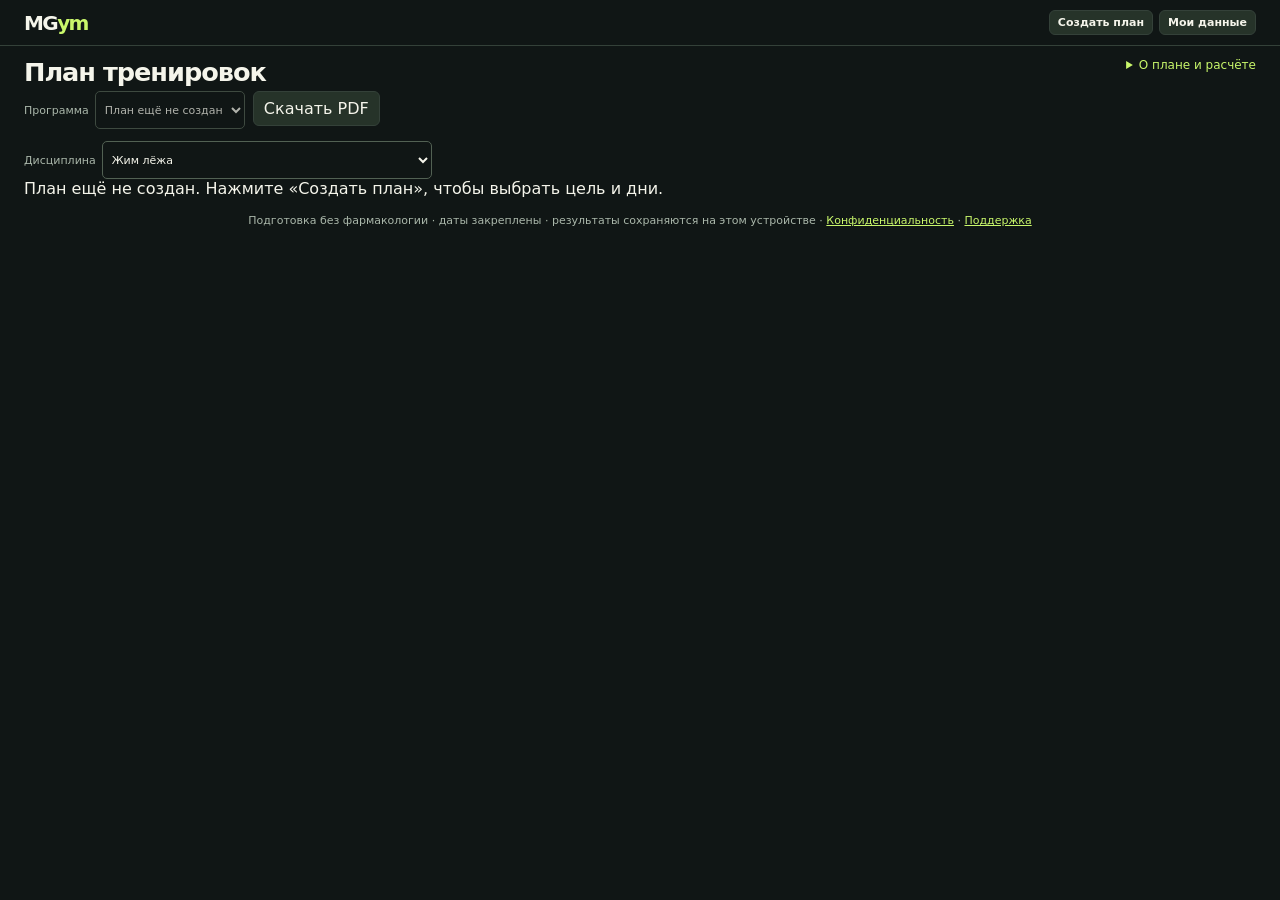
==== commit 30c23d4c: "Add observed forecast, automatic RPE adjustments and PDF plan export" ====
--- a/index.html
+++ b/index.html
@@ -6,19 +6,29 @@
   <meta name="theme-color" content="#101615">
   <meta name="description" content="Своя программа лёжа: расчёт нагрузки, фиксированный календарь, журнал подходов и резервные копии. Без фармакологии.">
   <title>MGym · планы жима, приседа и тяги</title>
-  <link rel="stylesheet" href="style.css?v=20261013e">
-  <script src="generator.js?v=20261013e" defer></script>
+  <link rel="stylesheet" href="style.css?v=20261013f">
+  <script src="generator.js?v=20261013f" defer></script>
   <script src="engine-v2.js?v=20261013a" defer></script>
-  <script src="engine-v3.js?v=20261013e" defer></script>
-  <script src="planner.js?v=20261013e" defer></script>
-  <script src="app.js?v=20261013e" defer></script>
+  <script src="engine-v3.js?v=20261013f" defer></script>
+  <script src="pdf-export.js?v=20261013f" defer></script>
+  <script src="planner.js?v=20261013f" defer></script>
+  <script src="app.js?v=20261013f" defer></script>
 </head>
 <body>
   <header class="topbar"><div class="brand">MG<span>ym</span></div><div class="topbar-right"><button id="new-plan" type="button">Создать план</button><button id="data-button" type="button">Мои данные</button></div></header>
   <main>
     <section class="planner" aria-labelledby="planner-title">
-      <div class="planner-heading"><div><h1 id="planner-title">План тренировок</h1><div class="plan-controls"><label class="plan-picker">Программа <select id="plan-select" aria-label="Выбрать программу" disabled><option value="">План ещё не создан</option></select></label><button id="delete-plan" type="button" hidden>Удалить план</button></div></div><details class="info"><summary>О плане и расчёте</summary><div class="info-content"><p id="plan-summary"></p><ol id="rules"></ol><p><a href="method.html" target="_blank" rel="noopener">Методика, возрастные группы и источники ↗</a></p></div></details></div>
+      <div class="planner-heading"><div><h1 id="planner-title">План тренировок</h1><div class="plan-controls"><label class="plan-picker">Программа <select id="plan-select" aria-label="Выбрать программу" disabled><option value="">План ещё не создан</option></select></label><button id="export-pdf" type="button" disabled>Скачать PDF</button><button id="delete-plan" type="button" hidden>Удалить план</button></div></div><details class="info"><summary>О плане и расчёте</summary><div class="info-content"><p id="plan-summary"></p><ol id="rules"></ol><p><a href="method.html" target="_blank" rel="noopener">Методика, возрастные группы и источники ↗</a></p></div></details></div>
       <label class="plan-picker">Дисциплина <select id="discipline-select" aria-label="Дисциплина"><option value="bench">Жим лёжа</option><option value="squat">Приседания</option><option value="deadlift">Становая тяга</option></select></label><p id="empty-plan" hidden>План ещё не создан. Нажмите «Создать план», чтобы выбрать цель и дни.</p><p id="storage-status" class="status" role="status"></p>
+      <section id="forecast-panel" class="forecast-panel" aria-label="Цель и прогноз" hidden>
+        <div class="forecast-grid">
+          <div><span>Цель</span><strong id="forecast-goal"></strong><small id="forecast-date"></small></div>
+          <div><span>Оценка силы сейчас</span><strong id="forecast-current"></strong><small id="forecast-basis"></small></div>
+          <div><span>Ориентир к дате</span><strong id="forecast-range"></strong><small id="forecast-status" role="status"></small></div>
+        </div>
+        <details><summary>На чём основан прогноз</summary><p id="forecast-explanation"></p></details>
+        <p id="last-adjustment" class="adjustment-note"></p>
+      </section>
       <p id="progression-overview" class="progression-overview" hidden></p>
       <nav class="calendar" aria-label="Календарь тренировок" hidden><div id="weeks" class="weeks" aria-label="Недели плана"></div><div id="sessions" class="sessions" aria-label="Дни выбранной недели"></div></nav>
       <article id="detail" class="detail" aria-live="polite" hidden></article>
--- a/style.css
+++ b/style.css
@@ -20,3 +20,14 @@
 .check-label{flex-direction:row;align-items:center;margin:12px 0}.check-label input{width:18px;min-height:18px;accent-color:var(--lime)}.info-content button{font-size:12px;margin:8px 0}
 
 .plan-controls{display:flex;align-items:center;gap:8px;flex-wrap:wrap}#delete-plan{font-size:11px;padding:5px 8px;color:#f4a6a6}.danger{color:#ffc0c0;border-color:#995452}#delete-plan-name{font-weight:700;overflow-wrap:anywhere}
+
+/* Goal, observed strength and forecast remain readable on narrow phones. */
+.forecast-panel {margin:14px 0;padding:16px;border:1px solid var(--line,#33443e);border-radius:16px;background:#15221d;color:#edf5ef;}
+.forecast-grid {display:grid;grid-template-columns:repeat(3,minmax(0,1fr));gap:16px;}
+.forecast-grid span,.forecast-grid small {display:block;font-size:.8rem;line-height:1.5;color:#b9cbbf;}
+.forecast-grid strong {display:block;font-size:clamp(1.1rem,2vw,1.5rem);margin:4px 0;overflow-wrap:anywhere;}
+.forecast-panel details {margin-top:12px;font-size:.85rem;}
+.forecast-panel p {line-height:1.6;overflow-wrap:anywhere;}
+.forecast-panel[data-status="behind"],.forecast-panel[data-status="paused"] {border-color:#bf8265;}
+.adjustment-note {font-size:.82rem;border-top:1px solid #33443e;padding-top:10px;margin-bottom:0;}
+@media(max-width:600px){.forecast-grid{grid-template-columns:1fr 1fr;gap:12px;}.forecast-grid>div:last-child{grid-column:1/-1;}.forecast-panel{padding:12px;}.plan-controls{flex-wrap:wrap;}}
